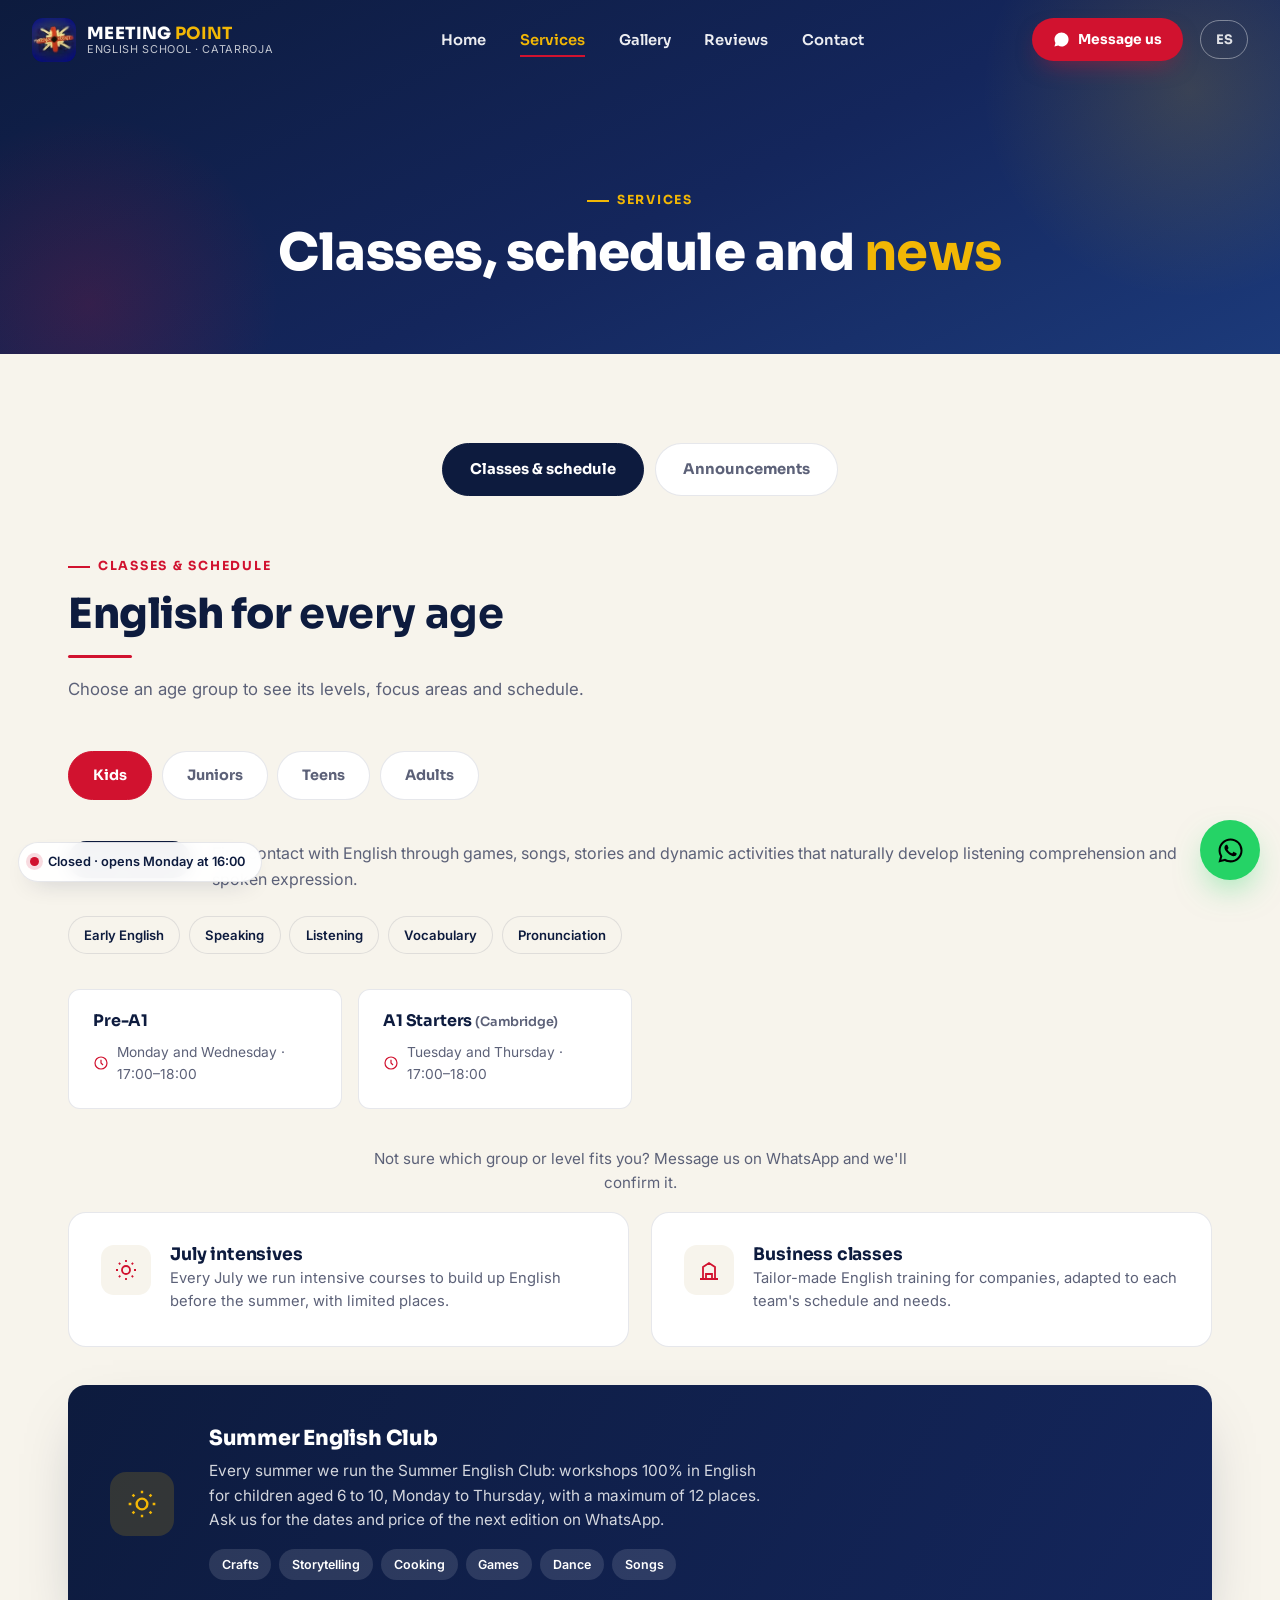
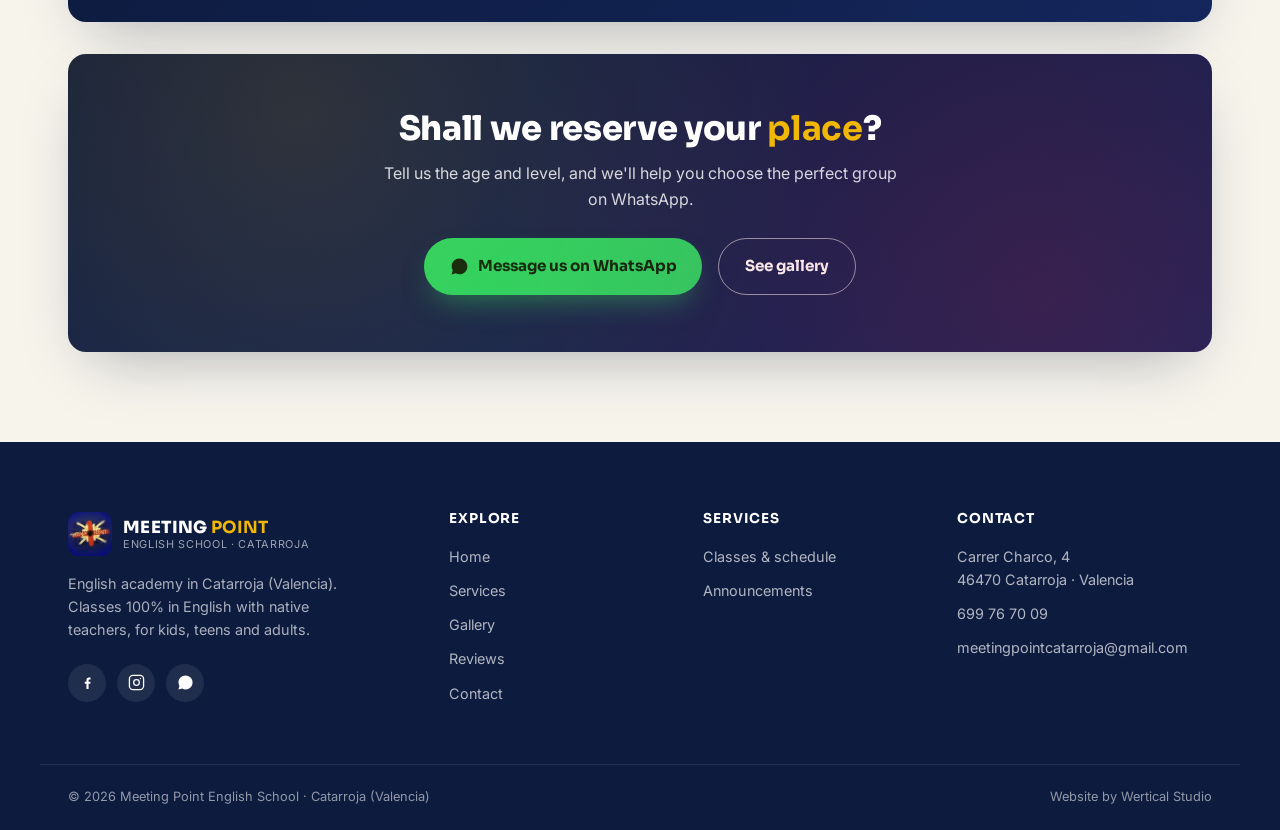
==== en/services.html @ c4d8aacd "Add files via upload" ====
<!DOCTYPE html>
<html lang="en">
<head>
<meta charset="UTF-8" />
<meta name="viewport" content="width=device-width, initial-scale=1.0" />
<title>Services — Classes, schedule and announcements · Meeting Point English School</title>
<meta name="description" content="English classes, schedule and announcements at Meeting Point English School in Catarroja (Valencia): kids, primary, teens, adults and Cambridge English Qualifications preparation." />
<link rel="icon" href="../assets/logo.jpg" type="image/jpeg" />
<link rel="apple-touch-icon" href="../assets/logo.jpg" />
<link rel="preconnect" href="https://fonts.googleapis.com" />
<link rel="preconnect" href="https://fonts.gstatic.com" crossorigin />
<link href="https://fonts.googleapis.com/css2?family=Sora:wght@400;600;700;800&family=Inter:wght@400;500;600;700&display=swap" rel="stylesheet" />
<link rel="stylesheet" href="../assets/styles.css" />
<script src="../assets/app.js" defer></script>
</head>
<body data-page="servicios">

<!-- ===== NAV ===== -->
<nav id="nav">
  <a href="index.html" class="brand" aria-label="Meeting Point English School — Home">
    <img src="../assets/logo.jpg" alt="Meeting Point English School logo" width="44" height="44" />
    <span class="brand-txt">
      <span class="brand-mark">MEETING <b>POINT</b></span>
      <span class="brand-sub">English School · Catarroja</span>
    </span>
  </a>
  <ul class="nav-links" id="navLinks">
    <li><a href="index.html">Home</a></li>
    <li class="has-dropdown">
      <a href="services.html" class="active">Services</a>
      <ul class="nav-dropdown">
        <li><a href="services.html#clases">Classes &amp; schedule</a></li>
        <li><a href="services.html#anuncios">Announcements</a></li>
      </ul>
    </li>
    <li><a href="gallery.html">Gallery</a></li>
    <li><a href="reviews.html">Reviews</a></li>
    <li><a href="contact.html">Contact</a></li>
  </ul>
  <div class="nav-right">
    <a class="nav-cta" href="https://wa.me/34699767009?text=Hi%2C%20I%20would%20like%20information%20about%20Meeting%20Point%20English%20School%20classes" target="_blank" rel="noopener">
      <svg viewBox="0 0 24 24" aria-hidden="true"><path fill="currentColor" d="M19.05 4.91A9.82 9.82 0 0 0 12.04 2C6.58 2 2.13 6.45 2.13 11.91c0 1.75.46 3.45 1.32 4.95L2.05 22l5.25-1.38c1.45.79 3.08 1.21 4.74 1.21h.004c5.46 0 9.91-4.45 9.91-9.91 0-2.65-1.03-5.14-2.9-7.01z"/></svg>
      <span class="cta-txt">Message us</span>
    </a>
    <a class="lang-switch" href="../servicios.html" aria-label="Cambiar a español">ES</a>
    <button class="burger" id="burger" aria-label="Open menu"><span></span><span></span><span></span></button>
  </div>
</nav>

<!-- ===== PAGE HERO ===== -->
<header class="page-hero">
  <span class="eyebrow">Services</span>
  <h1>Classes, schedule and <b>news</b></h1>
</header>

<!-- ===== SUB-NAV ===== -->
<section class="sec" style="padding-bottom:2rem">
  <div class="container">
    <div class="serv-tabs reveal">
      <button class="serv-tab" data-tab="clases">Classes &amp; schedule</button>
      <button class="serv-tab" data-tab="anuncios">Announcements</button>
    </div>

    <!-- ============ CLASSES & SCHEDULE ============ -->
    <div class="serv-cat" data-cat="clases" id="clases">
      <div class="section-head reveal">
        <span class="eyebrow">Classes &amp; schedule</span>
        <h2>English for <b>every age</b></h2>
        <div class="divider"></div>
        <p>Choose an age group to see its levels, focus areas and schedule.</p>
      </div>

      <div class="age-tabs reveal">
        <button class="age-tab" data-age="kids">Kids</button>
        <button class="age-tab" data-age="juniors">Juniors</button>
        <button class="age-tab" data-age="teens">Teens</button>
        <button class="age-tab" data-age="adults">Adults</button>
      </div>

      <div class="age-cat" data-agecat="kids">
        <div class="age-head">
          <span class="age-badge">2–7 years old</span>
          <p>First contact with English through games, songs, stories and dynamic activities that naturally develop listening comprehension and spoken expression.</p>
        </div>
        <div class="area-tags">
          <span>Early English</span><span>Speaking</span><span>Listening</span><span>Vocabulary</span><span>Pronunciation</span>
        </div>
        <div class="level-grid">
          <div class="level-card">
            <h4>Pre-A1</h4>
            <div class="level-sched"><svg viewBox="0 0 24 24" fill="none" stroke="currentColor" stroke-width="1.8"><circle cx="12" cy="12" r="9"/><path d="M12 7v5l3 3"/></svg><span>Monday and Wednesday · 17:00–18:00</span></div>
          </div>
          <div class="level-card">
            <h4>A1 Starters <small>(Cambridge)</small></h4>
            <div class="level-sched"><svg viewBox="0 0 24 24" fill="none" stroke="currentColor" stroke-width="1.8"><circle cx="12" cy="12" r="9"/><path d="M12 7v5l3 3"/></svg><span>Tuesday and Thursday · 17:00–18:00</span></div>
          </div>
        </div>
      </div>

      <div class="age-cat" data-agecat="juniors">
        <div class="age-head">
          <span class="age-badge">8–12 years old</span>
          <p>Students build all four language skills while gaining confidence and preparing for their first official certifications.</p>
        </div>
        <div class="area-tags">
          <span>Speaking</span><span>Listening</span><span>Reading</span><span>Writing</span><span>Grammar</span>
        </div>
        <div class="level-grid">
          <div class="level-card">
            <h4>A1 Movers <small>(Cambridge)</small></h4>
            <div class="level-sched"><svg viewBox="0 0 24 24" fill="none" stroke="currentColor" stroke-width="1.8"><circle cx="12" cy="12" r="9"/><path d="M12 7v5l3 3"/></svg><span>Monday and Wednesday · 18:00–19:00</span></div>
          </div>
          <div class="level-card">
            <h4>A2 Flyers <small>(Cambridge)</small></h4>
            <div class="level-sched"><svg viewBox="0 0 24 24" fill="none" stroke="currentColor" stroke-width="1.8"><circle cx="12" cy="12" r="9"/><path d="M12 7v5l3 3"/></svg><span>Tuesday and Thursday · 18:00–19:00</span></div>
          </div>
          <div class="level-card">
            <h4>A2 Key <small>(KET)</small></h4>
            <div class="level-sched"><svg viewBox="0 0 24 24" fill="none" stroke="currentColor" stroke-width="1.8"><circle cx="12" cy="12" r="9"/><path d="M12 7v5l3 3"/></svg><span>Monday and Wednesday · 19:00–20:00</span></div>
          </div>
          <div class="level-card">
            <h4>B1 Preliminary <small>(PET)</small></h4>
            <div class="level-sched"><svg viewBox="0 0 24 24" fill="none" stroke="currentColor" stroke-width="1.8"><circle cx="12" cy="12" r="9"/><path d="M12 7v5l3 3"/></svg><span>Tuesday and Thursday · 19:00–20:00</span></div>
          </div>
        </div>
      </div>

      <div class="age-cat" data-agecat="teens">
        <div class="age-head">
          <span class="age-badge">13–17 years old</span>
          <p>Courses focused on improving fluency, reinforcing academic English and preparing for official Cambridge exams.</p>
        </div>
        <div class="area-tags">
          <span>Conversation</span><span>Grammar</span><span>Writing</span><span>Reading</span><span>Listening</span><span>Exam preparation</span>
        </div>
        <div class="level-grid">
          <div class="level-card">
            <h4>B1 Preliminary <small>(PET)</small></h4>
            <div class="level-sched"><svg viewBox="0 0 24 24" fill="none" stroke="currentColor" stroke-width="1.8"><circle cx="12" cy="12" r="9"/><path d="M12 7v5l3 3"/></svg><span>Monday and Wednesday · 20:00–21:00</span></div>
          </div>
          <div class="level-card">
            <h4>B2 First <small>(FCE)</small></h4>
            <div class="level-sched"><svg viewBox="0 0 24 24" fill="none" stroke="currentColor" stroke-width="1.8"><circle cx="12" cy="12" r="9"/><path d="M12 7v5l3 3"/></svg><span>Tuesday and Thursday · 20:00–21:00</span></div>
          </div>
          <div class="level-card">
            <h4>C1 Advanced <small>(CAE)</small></h4>
            <div class="level-sched"><svg viewBox="0 0 24 24" fill="none" stroke="currentColor" stroke-width="1.8"><circle cx="12" cy="12" r="9"/><path d="M12 7v5l3 3"/></svg><span>Monday and Wednesday · 21:00–22:00</span></div>
          </div>
        </div>
      </div>

      <div class="age-cat" data-agecat="adults">
        <div class="age-head">
          <span class="age-badge">18+ years old</span>
          <p>Classes adapted to personal or professional goals, with flexible schedules and preparation for official certifications.</p>
        </div>
        <div class="area-tags">
          <span>General English</span><span>Conversation</span><span>Business English</span><span>Exam preparation</span><span>Travel English</span>
        </div>
        <div class="level-grid">
          <div class="level-card">
            <h4>A1</h4>
            <div class="level-sched"><svg viewBox="0 0 24 24" fill="none" stroke="currentColor" stroke-width="1.8"><circle cx="12" cy="12" r="9"/><path d="M12 7v5l3 3"/></svg><span>Monday and Wednesday · 16:00–17:00</span></div>
          </div>
          <div class="level-card">
            <h4>A2</h4>
            <div class="level-sched"><svg viewBox="0 0 24 24" fill="none" stroke="currentColor" stroke-width="1.8"><circle cx="12" cy="12" r="9"/><path d="M12 7v5l3 3"/></svg><span>Tuesday and Thursday · 16:00–17:00</span></div>
          </div>
          <div class="level-card">
            <h4>B1</h4>
            <div class="level-sched"><svg viewBox="0 0 24 24" fill="none" stroke="currentColor" stroke-width="1.8"><circle cx="12" cy="12" r="9"/><path d="M12 7v5l3 3"/></svg><span>Monday and Wednesday · 18:00–19:00</span></div>
          </div>
          <div class="level-card">
            <h4>B2 First <small>(FCE)</small></h4>
            <div class="level-sched"><svg viewBox="0 0 24 24" fill="none" stroke="currentColor" stroke-width="1.8"><circle cx="12" cy="12" r="9"/><path d="M12 7v5l3 3"/></svg><span>Tuesday and Thursday · 18:00–19:00</span></div>
          </div>
          <div class="level-card">
            <h4>C1 Advanced <small>(CAE)</small></h4>
            <div class="level-sched"><svg viewBox="0 0 24 24" fill="none" stroke="currentColor" stroke-width="1.8"><circle cx="12" cy="12" r="9"/><path d="M12 7v5l3 3"/></svg><span>Monday and Wednesday · 20:00–21:00</span></div>
          </div>
          <div class="level-card">
            <h4>C2 Proficiency <small>(CPE)</small></h4>
            <div class="level-sched"><svg viewBox="0 0 24 24" fill="none" stroke="currentColor" stroke-width="1.8"><circle cx="12" cy="12" r="9"/><path d="M12 7v5l3 3"/></svg><span>Tuesday and Thursday · 21:00–22:00</span></div>
          </div>
        </div>
      </div>

      <p class="sched-note reveal">Not sure which group or level fits you? Message us on WhatsApp and we'll confirm it.</p>

      <div class="class-grid stagger" style="margin-top:1rem">
        <div class="class-card">
          <div class="ic"><svg viewBox="0 0 24 24" fill="none" stroke="currentColor" stroke-width="1.8"><circle cx="12" cy="12" r="4"/><path d="M12 2v2M12 20v2M4.9 4.9l1.4 1.4M17.7 17.7l1.4 1.4M2 12h2M20 12h2M4.9 19.1l1.4-1.4M17.7 6.3l1.4-1.4"/></svg></div>
          <div>
            <h3>July intensives</h3>
            <p>Every July we run intensive courses to build up English before the summer, with limited places.</p>
          </div>
        </div>
        <div class="class-card">
          <div class="ic"><svg viewBox="0 0 24 24" fill="none" stroke="currentColor" stroke-width="1.8"><path d="M3 21h18M6 21V9l6-4 6 4v12M9 21v-5h6v5"/></svg></div>
          <div>
            <h3>Business classes</h3>
            <p>Tailor-made English training for companies, adapted to each team's schedule and needs.</p>
          </div>
        </div>
      </div>

      <div class="summer-block reveal">
        <div class="ic"><svg viewBox="0 0 24 24" fill="none" stroke="currentColor" stroke-width="1.8"><circle cx="12" cy="12" r="4"/><path d="M12 2v2M12 20v2M4.9 4.9l1.4 1.4M17.7 17.7l1.4 1.4M2 12h2M20 12h2M4.9 19.1l1.4-1.4M17.7 6.3l1.4-1.4"/></svg></div>
        <div>
          <h3>Summer English Club</h3>
          <p>Every summer we run the Summer English Club: workshops 100% in English for children aged 6 to 10, Monday to Thursday, with a maximum of 12 places. Ask us for the dates and price of the next edition on WhatsApp.</p>
          <div class="summer-tags">
            <span>Crafts</span><span>Storytelling</span><span>Cooking</span><span>Games</span><span>Dance</span><span>Songs</span>
          </div>
        </div>
      </div>
    </div>

    <!-- ============ ANNOUNCEMENTS ============ -->
    <div class="serv-cat" data-cat="anuncios" id="anuncios">
      <div class="section-head reveal">
        <span class="eyebrow">News</span>
        <h2>Announcements and <b>offers</b></h2>
        <div class="divider"></div>
        <p>The latest news from Meeting Point English School.</p>
      </div>
      <div class="anuncio-grid stagger">
        <div class="anuncio-card">
          <div class="an-img"><img src="../assets/an-primaria.jpg" alt="New 1st Primary group poster, 2026-2027 school year" loading="lazy" /></div>
          <span class="an-tag">2026-2027 school year</span>
          <h3>New group open! 1st Primary</h3>
          <p>Limited places for children born in 2020. Enrol before 31 July and September is free. We prepare students for Cambridge English Qualifications.</p>
          <a class="an-cta" href="https://wa.me/34699767009?text=Hi%2C%20I%20would%20like%20information%20about%20the%201st%20Primary%20enrolment%20%282026-2027%20school%20year%29" target="_blank" rel="noopener">I want to enrol <svg viewBox="0 0 24 24" fill="none" stroke="currentColor" stroke-width="2"><path d="M5 12h14M13 6l6 6-6 6"/></svg></a>
        </div>
        <div class="anuncio-card">
          <div class="an-img"><img src="../assets/an-summer.jpg" alt="Summer English Club poster" loading="lazy" /></div>
          <span class="an-tag">Summer</span>
          <h3>Summer English Club</h3>
          <p>Workshops 100% in English for children aged 6 to 10: crafts, storytelling, cooking, games, dance and songs. Monday to Thursday, maximum 12 places.</p>
          <a class="an-cta" href="https://wa.me/34699767009?text=Hi%2C%20I%20would%20like%20information%20about%20the%20Summer%20English%20Club" target="_blank" rel="noopener">More information <svg viewBox="0 0 24 24" fill="none" stroke="currentColor" stroke-width="2"><path d="M5 12h14M13 6l6 6-6 6"/></svg></a>
        </div>
        <div class="anuncio-card">
          <div class="an-img"><img src="../assets/an-interway.jpg" alt="Interway Summer Experience" loading="lazy" /></div>
          <span class="an-tag">Study abroad programmes</span>
          <h3>Interway Ireland</h3>
          <p>We work with Interway on academic programmes in Ireland for the 2026-27 school year, with a €550 discount on the full-year programme. Ask us about conditions and availability.</p>
          <a class="an-cta" href="https://wa.me/34699767009?text=Hi%2C%20I%20would%20like%20information%20about%20the%20Interway%20programmes%20in%20Ireland" target="_blank" rel="noopener">I want information <svg viewBox="0 0 24 24" fill="none" stroke="currentColor" stroke-width="2"><path d="M5 12h14M13 6l6 6-6 6"/></svg></a>
        </div>
      </div>
    </div>
  </div>
</section>

<!-- ===== CTA ===== -->
<section class="sec" style="padding-top:0">
  <div class="container">
    <div class="banner-cta reveal">
      <h3>Shall we reserve your <b>place</b>?</h3>
      <p>Tell us the age and level, and we'll help you choose the perfect group on WhatsApp.</p>
      <div class="hero-buttons" style="margin-top:1.6rem">
        <a class="btn btn-wa" href="https://wa.me/34699767009?text=Hi%2C%20I%20would%20like%20information%20about%20Meeting%20Point%20English%20School%20classes" target="_blank" rel="noopener">
          <svg viewBox="0 0 24 24" aria-hidden="true"><path fill="currentColor" d="M19.05 4.91A9.82 9.82 0 0 0 12.04 2C6.58 2 2.13 6.45 2.13 11.91c0 1.75.46 3.45 1.32 4.95L2.05 22l5.25-1.38c1.45.79 3.08 1.21 4.74 1.21h.004c5.46 0 9.91-4.45 9.91-9.91 0-2.65-1.03-5.14-2.9-7.01z"/></svg>
          <span>Message us on WhatsApp</span>
        </a>
        <a class="btn btn-ghost" href="gallery.html"><span>See gallery</span></a>
      </div>
    </div>
  </div>
</section>

<!-- ===== FOOTER ===== -->
<footer>
  <div class="footer-grid">
    <div class="footer-brand">
      <a href="index.html" class="brand" aria-label="Meeting Point English School — Home">
        <img src="../assets/logo.jpg" alt="Meeting Point English School logo" width="44" height="44" />
        <span class="brand-txt"><span class="brand-mark">MEETING <b>POINT</b></span><span class="brand-sub">English School · Catarroja</span></span>
      </a>
      <p>English academy in Catarroja (Valencia). Classes 100% in English with native teachers, for kids, teens and adults.</p>
      <div class="socials">
        <a href="https://www.facebook.com/MeetingPointCatarroja" target="_blank" rel="noopener" aria-label="Facebook"><svg viewBox="0 0 24 24" fill="currentColor"><path d="M13.5 21v-7.2h2.4l.36-2.8h-2.76V9.1c0-.8.22-1.36 1.38-1.36h1.48V5.2C16 5.15 15.13 5 14.1 5c-2.13 0-3.6 1.3-3.6 3.68v2.32H8.1v2.8h2.4V21h3z"/></svg></a>
        <a href="https://www.instagram.com/meetingpointcatarroja/" target="_blank" rel="noopener" aria-label="Instagram"><svg viewBox="0 0 24 24" fill="none" stroke="currentColor" stroke-width="1.8"><rect x="2" y="2" width="20" height="20" rx="5"/><circle cx="12" cy="12" r="4"/><circle cx="17.5" cy="6.5" r="1" fill="currentColor" stroke="none"/></svg></a>
        <a href="https://wa.me/34699767009" target="_blank" rel="noopener" aria-label="WhatsApp"><svg viewBox="0 0 24 24"><path fill="currentColor" d="M19.05 4.91A9.82 9.82 0 0 0 12.04 2C6.58 2 2.13 6.45 2.13 11.91c0 1.75.46 3.45 1.32 4.95L2.05 22l5.25-1.38c1.45.79 3.08 1.21 4.74 1.21h.004c5.46 0 9.91-4.45 9.91-9.91 0-2.65-1.03-5.14-2.9-7.01z"/></svg></a>
      </div>
    </div>
    <div class="footer-col">
      <h4>Explore</h4>
      <a href="index.html">Home</a>
      <a href="services.html">Services</a>
      <a href="gallery.html">Gallery</a>
      <a href="reviews.html">Reviews</a>
      <a href="contact.html">Contact</a>
    </div>
    <div class="footer-col">
      <h4>Services</h4>
      <a href="services.html#clases">Classes &amp; schedule</a>
      <a href="services.html#anuncios">Announcements</a>
    </div>
    <div class="footer-col">
      <h4>Contact</h4>
      <p>Carrer Charco, 4<br>46470 Catarroja · Valencia</p>
      <a href="tel:+34699767009">699 76 70 09</a>
      <a href="mailto:meetingpointcatarroja@gmail.com">meetingpointcatarroja@gmail.com</a>
    </div>
  </div>
  <div class="footer-bottom">
    <span>© <span class="year"></span> Meeting Point English School · Catarroja (Valencia)</span>
    <span>Website by Wertical Studio</span>
  </div>
</footer>

<!-- ===== FLOATING ===== -->
<div class="status-banner" id="statusBanner" aria-live="polite"><span class="status-dot"></span><span class="st-label">…</span></div>
<a class="wa-float" href="https://wa.me/34699767009?text=Hi%2C%20I%20would%20like%20information%20about%20Meeting%20Point%20English%20School%20classes" target="_blank" rel="noopener" aria-label="Contact us on WhatsApp">
  <svg viewBox="0 0 24 24" aria-hidden="true"><path d="M19.05 4.91A9.82 9.82 0 0 0 12.04 2C6.58 2 2.13 6.45 2.13 11.91c0 1.75.46 3.45 1.32 4.95L2.05 22l5.25-1.38c1.45.79 3.08 1.21 4.74 1.21h.004c5.46 0 9.91-4.45 9.91-9.91 0-2.65-1.03-5.14-2.9-7.01zM12.04 20.15h-.003a8.2 8.2 0 0 1-4.18-1.15l-.3-.18-3.12.82.83-3.04-.2-.31a8.18 8.18 0 0 1-1.26-4.38c0-4.54 3.7-8.23 8.24-8.23 2.2 0 4.27.86 5.82 2.42a8.18 8.18 0 0 1 2.41 5.82c0 4.54-3.7 8.23-8.24 8.23zm4.52-6.16c-.25-.12-1.47-.72-1.69-.81-.23-.08-.39-.12-.56.12-.17.25-.64.81-.79.97-.14.17-.29.19-.54.06-.25-.12-1.05-.39-1.99-1.23-.74-.66-1.23-1.47-1.38-1.72-.14-.25-.01-.38.11-.5.11-.11.25-.29.37-.43.12-.14.16-.25.25-.42.08-.17.04-.31-.02-.43-.06-.12-.56-1.34-.76-1.84-.2-.48-.41-.42-.56-.42h-.48c-.17 0-.43.06-.66.31-.23.25-.86.85-.86 2.07 0 1.22.89 2.4 1.01 2.56.12.17 1.75 2.67 4.23 3.74.59.26 1.05.41 1.41.52.59.19 1.13.16 1.56.1.48-.07 1.47-.6 1.68-1.18.21-.58.21-1.07.14-1.18-.06-.11-.23-.17-.48-.29z"/></svg>
</a>

</body>
</html>
---- assets/styles.css ----
/* ===========================================================
   MEETING POINT ENGLISH SCHOOL — Catarroja (Valencia)
   Wertical Studio
   =========================================================== */

:root{
  --navy:#0d1b3e;
  --navy-2:#14265c;
  --navy-3:#1c3a7a;
  --red:#d1122f;
  --red-dark:#8c0c20;
  --gold:#f2b705;
  --cream:#f7f4ec;
  --white:#ffffff;
  --ink:#14192b;
  --muted:#5c6178;
  --border:rgba(13,27,62,.10);
  --shadow:0 24px 60px -24px rgba(13,27,62,.35);
  --shadow-sm:0 10px 26px -14px rgba(13,27,62,.30);
  --radius:18px;
  --radius-sm:12px;
  --sans:'Inter',system-ui,sans-serif;
  --display:'Sora',system-ui,sans-serif;
  --maxw:1200px;
}

*,*::before,*::after{box-sizing:border-box}
html{scroll-behavior:smooth}
body{
  margin:0;background:var(--cream);color:var(--ink);
  font-family:var(--sans);font-size:16px;line-height:1.6;
  -webkit-font-smoothing:antialiased;overflow-x:hidden;
}
img{max-width:100%;display:block}
a{color:inherit;text-decoration:none}
h1,h2,h3,h4{font-family:var(--display);margin:0;line-height:1.1;letter-spacing:-.01em;color:var(--navy)}
p{margin:0}
ul{list-style:none;margin:0;padding:0}
button{font:inherit;cursor:pointer;background:none;border:none}
::selection{background:var(--red);color:var(--white)}

/* scrollbar */
::-webkit-scrollbar{width:11px}
::-webkit-scrollbar-track{background:var(--cream)}
::-webkit-scrollbar-thumb{background:var(--navy-3);border-radius:10px;border:3px solid var(--cream)}

.container{max-width:var(--maxw);margin:0 auto;padding:0 28px}
.sec{padding:5.6rem 0}
@media(max-width:768px){.sec{padding:3.6rem 0}}

.eyebrow{
  display:inline-flex;align-items:center;gap:.5rem;
  font-family:var(--display);font-weight:700;font-size:.78rem;
  letter-spacing:.14em;text-transform:uppercase;color:var(--red);
  margin-bottom:.9rem;
}
.eyebrow::before{content:'';width:22px;height:2px;background:var(--red);display:inline-block}
.section-head{max-width:680px;margin-bottom:3rem}
.section-head.center{margin-left:auto;margin-right:auto;text-align:center}
.section-head h2{font-size:clamp(1.7rem,3.4vw,2.6rem);font-weight:800}
.section-head p{margin-top:1.1rem;color:var(--muted);font-size:1.05rem}
.divider{width:64px;height:3px;background:var(--red);border-radius:2px;margin:1.1rem 0}
.section-head.center .divider{margin-left:auto;margin-right:auto}

/* ---------- reveal ---------- */
.reveal,.reveal-l,.reveal-r{opacity:0;transition:opacity .8s ease, transform .8s cubic-bezier(.2,.7,.2,1)}
.reveal{transform:translateY(28px)}
.reveal-l{transform:translateX(-32px)}
.reveal-r{transform:translateX(32px)}
.reveal.in,.reveal-l.in,.reveal-r.in{opacity:1;transform:none}
.stagger{opacity:1}
.stagger > *{opacity:0;transform:translateY(24px);transition:opacity .7s ease, transform .7s cubic-bezier(.2,.7,.2,1)}
.stagger.in > *{opacity:1;transform:none}
.stagger.in > *:nth-child(1){transition-delay:.04s}
.stagger.in > *:nth-child(2){transition-delay:.11s}
.stagger.in > *:nth-child(3){transition-delay:.18s}
.stagger.in > *:nth-child(4){transition-delay:.25s}
.stagger.in > *:nth-child(5){transition-delay:.32s}
.stagger.in > *:nth-child(6){transition-delay:.39s}
.stagger.in > *:nth-child(7){transition-delay:.46s}
.stagger.in > *:nth-child(8){transition-delay:.53s}
@media(prefers-reduced-motion:reduce){
  .reveal,.reveal-l,.reveal-r,.stagger>*{opacity:1!important;transform:none!important;transition:none!important}
}

/* ---------- buttons ---------- */
.btn{
  display:inline-flex;align-items:center;gap:.55rem;padding:.95rem 1.6rem;
  border-radius:100px;font-family:var(--display);font-weight:700;font-size:.95rem;
  transition:transform .25s ease, box-shadow .25s ease, background .25s ease, color .25s ease;
  white-space:nowrap;
}
.btn svg{width:19px;height:19px;flex-shrink:0}
.btn-primary{background:var(--red);color:var(--white);box-shadow:0 14px 30px -12px rgba(209,18,47,.55)}
.btn-primary:hover{transform:translateY(-2px);box-shadow:0 18px 36px -12px rgba(209,18,47,.65)}
.btn-ghost{background:transparent;color:var(--white);border:1.5px solid rgba(255,255,255,.55)}
.btn-ghost:hover{background:rgba(255,255,255,.12);transform:translateY(-2px)}
.btn-ghost-dark{background:transparent;color:var(--navy);border:1.5px solid var(--border)}
.btn-ghost-dark:hover{background:var(--navy);color:var(--white);transform:translateY(-2px)}
.btn-wa{background:#25D366;color:#06210f;box-shadow:0 14px 30px -12px rgba(37,211,102,.55)}
.btn-wa:hover{transform:translateY(-2px)}

/* ---------- nav ---------- */
#nav{
  position:fixed;top:0;left:0;right:0;z-index:80;
  display:flex;align-items:center;justify-content:space-between;
  padding:1.1rem 2rem;transition:background .35s ease, box-shadow .35s ease, padding .35s ease;
}
#nav.scrolled{
  background:rgba(247,244,236,.92);backdrop-filter:blur(14px);-webkit-backdrop-filter:blur(14px);
  box-shadow:0 8px 30px -14px rgba(13,27,62,.25);padding:.7rem 2rem;
}
.brand{display:flex;align-items:center;gap:.7rem}
.brand img{width:44px;height:44px;border-radius:11px}
.brand-txt{display:flex;flex-direction:column;line-height:1.15}
.brand-mark{font-family:var(--display);font-weight:800;font-size:1.05rem;letter-spacing:.01em;color:var(--white)}
.brand-mark b{color:var(--gold)}
#nav.scrolled .brand-mark{color:var(--navy)}
#nav.scrolled .brand-mark b{color:var(--red)}
.brand-sub{font-size:.68rem;letter-spacing:.06em;color:rgba(255,255,255,.75);text-transform:uppercase}
#nav.scrolled .brand-sub{color:var(--muted)}

.nav-links{display:flex;align-items:center;gap:2.1rem}
.nav-links a{
  font-family:var(--display);font-weight:600;font-size:.92rem;color:rgba(255,255,255,.92);
  position:relative;padding:.3rem 0;transition:color .25s ease;
}
#nav.scrolled .nav-links a{color:var(--navy)}
.nav-links a::after{
  content:'';position:absolute;left:0;bottom:-3px;width:0;height:2px;background:var(--red);
  transition:width .25s ease;
}
.nav-links a:hover::after,.nav-links a.active::after{width:100%}
.nav-links a.active{color:var(--gold)}
#nav.scrolled .nav-links a.active{color:var(--red)}

.nav-right{display:flex;align-items:center;gap:1.1rem}
.nav-cta{
  display:flex;align-items:center;gap:.5rem;padding:.65rem 1.3rem;border-radius:100px;
  background:var(--red);color:var(--white);font-family:var(--display);font-weight:700;font-size:.86rem;
  box-shadow:0 10px 24px -10px rgba(209,18,47,.6);transition:transform .25s ease;
}
.nav-cta svg{width:17px;height:17px}
.nav-cta:hover{transform:translateY(-2px)}
.lang-switch{
  display:flex;align-items:center;gap:.6rem;padding:.5rem .9rem;border-radius:100px;
  border:1.5px solid rgba(255,255,255,.4);font-family:var(--display);font-weight:700;font-size:.82rem;
  color:rgba(255,255,255,.85);transition:all .25s ease;
}
#nav.scrolled .lang-switch{border-color:var(--border);color:var(--muted)}
.lang-switch:hover{border-color:var(--gold);color:var(--white)}
#nav.scrolled .lang-switch:hover{color:var(--navy);border-color:var(--navy-3)}
.burger{display:none;flex-direction:column;gap:5px;width:26px;z-index:90}
.burger span{height:2.5px;background:var(--white);border-radius:2px;transition:transform .3s ease,opacity .3s ease,background .3s ease}
#nav.scrolled .burger span{background:var(--navy)}
.burger.open span:nth-child(1){transform:translateY(7.5px) rotate(45deg)}
.burger.open span:nth-child(2){opacity:0}
.burger.open span:nth-child(3){transform:translateY(-7.5px) rotate(-45deg)}

/* ---------- nav: desplegable de Servicios ---------- */
.has-dropdown{position:relative}
.nav-dropdown{
  position:absolute;top:100%;left:50%;transform:translateX(-50%) translateY(6px);
  background:var(--white);border-radius:var(--radius-sm);box-shadow:var(--shadow);
  padding:.5rem;min-width:200px;opacity:0;visibility:hidden;pointer-events:none;
  transition:opacity .22s ease, transform .22s ease;
}
.has-dropdown:hover .nav-dropdown,.has-dropdown:focus-within .nav-dropdown{
  opacity:1;visibility:visible;pointer-events:auto;transform:translateX(-50%) translateY(2px);
}
.nav-dropdown a{
  display:block;padding:.65rem .9rem;border-radius:8px;font-size:.88rem;font-weight:600;
  color:var(--navy);white-space:nowrap;
}
.nav-dropdown a:hover{background:var(--cream);color:var(--red)}
.nav-dropdown a::after{display:none}

@media(max-width:940px){
  .nav-links{
    position:fixed;inset:0 0 0 auto;width:min(78vw,340px);height:100vh;
    background:var(--navy);flex-direction:column;justify-content:center;align-items:flex-start;
    gap:1.6rem;padding:2rem 2.4rem;transform:translateX(100%);transition:transform .4s cubic-bezier(.2,.7,.2,1);
    overflow-y:auto;
  }
  .nav-links.open{transform:translateX(0)}
  .nav-links a{color:var(--white);font-size:1.2rem}
  .nav-cta .cta-txt{display:none}
  .nav-cta{padding:.65rem}
  .burger{display:flex}
  .nav-dropdown{
    position:static;opacity:1;visibility:visible;pointer-events:auto;transform:none;
    box-shadow:none;background:transparent;padding:.4rem 0 0 1rem;margin-top:.4rem;
    display:flex;flex-direction:column;gap:.3rem;
  }
  .nav-dropdown a{color:rgba(255,255,255,.72);font-size:.98rem;padding:.3rem 0}
  .nav-dropdown a:hover{background:transparent;color:var(--gold)}
}

/* ---------- hero ---------- */
.hero{position:relative;height:100svh;min-height:560px;display:flex;align-items:center;justify-content:center;overflow:hidden;background:var(--navy)}
.hero-video{position:absolute;inset:0;width:100%;height:100%;object-fit:cover;opacity:0;transition:opacity 1.1s ease}
.hero-video.ready{opacity:1}
.hero::after{content:'';position:absolute;inset:0;background:linear-gradient(180deg,rgba(13,27,62,.72) 0%,rgba(13,27,62,.55) 45%,rgba(13,27,62,.88) 100%)}
.hero-inner{position:relative;z-index:2;text-align:center;color:var(--white);max-width:760px;padding:0 24px}
.hero-eyebrow{
  display:inline-flex;align-items:center;gap:.6rem;font-family:var(--display);font-weight:700;
  font-size:.82rem;letter-spacing:.16em;text-transform:uppercase;color:var(--gold);margin-bottom:1.3rem;
}
.hero-eyebrow::before,.hero-eyebrow::after{content:'';width:26px;height:2px;background:var(--gold)}
.hero-inner h1{font-size:clamp(2.6rem,7vw,5rem);font-weight:800;color:var(--white);letter-spacing:-.02em}
.hero-inner h1 b{color:var(--gold)}
.hero-tagline{margin-top:1.1rem;font-size:clamp(1.05rem,2vw,1.35rem);font-weight:600;color:var(--white)}
.hero-desc{margin-top:.9rem;font-size:1.02rem;color:rgba(255,255,255,.82);max-width:560px;margin-left:auto;margin-right:auto}
.hero-buttons{margin-top:2.2rem;display:flex;gap:1rem;justify-content:center;flex-wrap:wrap}

/* ---------- page hero (interior pages) ---------- */
.page-hero{
  position:relative;padding:11.5rem 24px 4.5rem;text-align:center;
  background:linear-gradient(155deg,var(--navy) 0%,var(--navy-2) 55%,var(--navy-3) 100%);
  color:var(--white);overflow:hidden;
}
.page-hero::before{
  content:'';position:absolute;top:-120px;right:-120px;width:420px;height:420px;border-radius:50%;
  background:radial-gradient(circle,rgba(242,183,5,.16),transparent 70%);
}
.page-hero::after{
  content:'';position:absolute;bottom:-140px;left:-100px;width:380px;height:380px;border-radius:50%;
  background:radial-gradient(circle,rgba(209,18,47,.18),transparent 70%);
}
.page-hero .eyebrow{color:var(--gold)}
.page-hero .eyebrow::before{background:var(--gold)}
.page-hero h1{position:relative;color:var(--white);font-size:clamp(2.1rem,4.6vw,3.2rem);font-weight:800}
.page-hero h1 b{color:var(--gold)}
.page-hero p{position:relative;max-width:600px;margin:1.1rem auto 0;color:rgba(255,255,255,.82);font-size:1.05rem}

/* ---------- pillars ---------- */
.pillars{display:grid;grid-template-columns:repeat(4,1fr);gap:1.6rem}
.pillar{
  background:var(--white);border:1px solid var(--border);border-radius:var(--radius);padding:2rem 1.6rem;
  transition:transform .3s ease, box-shadow .3s ease;
}
.pillar:hover{transform:translateY(-6px);box-shadow:var(--shadow)}
.pillar .ic{
  width:52px;height:52px;border-radius:14px;background:linear-gradient(145deg,var(--navy),var(--navy-3));
  display:flex;align-items:center;justify-content:center;margin-bottom:1.2rem;color:var(--gold);
}
.pillar .ic svg{width:26px;height:26px}
.pillar h3{font-size:1.1rem;font-weight:700;margin-bottom:.5rem}
.pillar p{color:var(--muted);font-size:.92rem}
@media(max-width:900px){.pillars{grid-template-columns:1fr 1fr}}
@media(max-width:560px){.pillars{grid-template-columns:1fr}}

/* ---------- reviews (teaser + full) ---------- */
.stars{display:inline-flex;gap:3px;color:var(--gold)}
.stars svg{width:17px;height:17px}
.review-grid{display:grid;grid-template-columns:repeat(3,1fr);gap:1.6rem}
.review-card{
  background:var(--white);border:1px solid var(--border);border-radius:var(--radius);padding:1.9rem;
  transition:transform .3s ease, box-shadow .3s ease;display:flex;flex-direction:column;gap:1rem;
}
.review-card:hover{transform:translateY(-5px);box-shadow:var(--shadow)}
.review-top{display:flex;align-items:center;gap:.85rem}
.review-avatar{
  width:46px;height:46px;border-radius:50%;background:linear-gradient(145deg,var(--navy),var(--navy-3));
  color:var(--white);display:flex;align-items:center;justify-content:center;font-family:var(--display);
  font-weight:700;font-size:1.05rem;flex-shrink:0;
}
.review-who{display:flex;flex-direction:column;line-height:1.3}
.review-name{font-weight:700;font-size:.95rem;color:var(--navy)}
.review-meta{font-size:.76rem;color:var(--muted)}
.review-text{color:var(--muted);font-size:.94rem;line-height:1.65}
.review-time{font-size:.76rem;color:var(--muted);opacity:.8}
.review-reply{
  margin-top:.4rem;background:var(--cream);border-radius:var(--radius-sm);padding:.9rem 1.1rem;
  font-size:.85rem;color:var(--muted);border-left:3px solid var(--red);
}
.review-reply b{color:var(--navy)}
@media(max-width:940px){.review-grid{grid-template-columns:1fr}}

.rating-summary{
  display:flex;align-items:center;justify-content:center;gap:1.6rem;flex-wrap:wrap;
  background:var(--white);border:1px solid var(--border);border-radius:var(--radius);
  padding:2.2rem 2.6rem;box-shadow:var(--shadow-sm);margin-bottom:3.2rem;
}
.rating-num{font-family:var(--display);font-weight:800;font-size:3.4rem;color:var(--navy);line-height:1}
.rating-side{display:flex;flex-direction:column;gap:.35rem;align-items:flex-start}
.rating-side .stars svg{width:20px;height:20px}
.rating-side span{font-size:.85rem;color:var(--muted)}

/* ---------- banner cta ---------- */
.banner-cta{
  text-align:center;background:linear-gradient(155deg,var(--navy),var(--navy-2));color:var(--white);
  border-radius:var(--radius);padding:3.6rem 2rem;box-shadow:var(--shadow);position:relative;overflow:hidden;
}
.banner-cta::before{
  content:'';position:absolute;inset:0;
  background:radial-gradient(circle at 20% 20%,rgba(242,183,5,.14),transparent 55%),
             radial-gradient(circle at 85% 80%,rgba(209,18,47,.2),transparent 55%);
}
.banner-cta h3{position:relative;color:var(--white);font-size:clamp(1.5rem,3vw,2.1rem);font-weight:800}
.banner-cta h3 b{color:var(--gold)}
.banner-cta p{position:relative;margin-top:.8rem;color:rgba(255,255,255,.82);max-width:520px;margin-left:auto;margin-right:auto}

/* ---------- servicios: tabs ---------- */
.serv-tabs{display:flex;gap:.7rem;flex-wrap:wrap;justify-content:center;margin-bottom:3.4rem}
.serv-tab{
  padding:.85rem 1.7rem;border-radius:100px;border:1.5px solid var(--border);background:var(--white);
  font-family:var(--display);font-weight:700;font-size:.92rem;color:var(--muted);transition:all .25s ease;
}
.serv-tab:hover{border-color:var(--navy-3);color:var(--navy)}
.serv-tab.active{background:var(--navy);border-color:var(--navy);color:var(--white)}
.serv-cat{display:none}
.serv-cat.active{display:block;animation:fadein .5s ease}
@keyframes fadein{from{opacity:0;transform:translateY(10px)}to{opacity:1;transform:none}}

/* ---------- clases: selector por edad ---------- */
.age-tabs{display:flex;gap:.6rem;flex-wrap:wrap;margin-bottom:2.6rem}
.age-tab{
  padding:.75rem 1.5rem;border-radius:100px;border:1.5px solid var(--border);background:var(--white);
  font-family:var(--display);font-weight:700;font-size:.9rem;color:var(--muted);transition:all .25s ease;
}
.age-tab:hover{border-color:var(--red);color:var(--navy)}
.age-tab.active{background:var(--red);border-color:var(--red);color:var(--white)}
.age-cat{display:none}
.age-cat.active{display:block;animation:fadein .5s ease}

.age-head{display:flex;align-items:flex-start;gap:1.3rem;flex-wrap:wrap;margin-bottom:1.5rem}
.age-badge{
  flex-shrink:0;background:var(--navy);color:var(--white);font-family:var(--display);font-weight:800;
  font-size:.82rem;padding:.5rem 1.1rem;border-radius:100px;
}
.age-head p{color:var(--muted);font-size:1rem;flex:1;min-width:240px}

.area-tags{display:flex;flex-wrap:wrap;gap:.55rem;margin-bottom:2.2rem}
.area-tags span{
  background:var(--cream);color:var(--navy);font-size:.82rem;font-weight:600;
  padding:.45rem .95rem;border-radius:100px;border:1px solid var(--border);
}

.level-grid{display:grid;grid-template-columns:repeat(auto-fill,minmax(230px,1fr));gap:1rem}
.level-card{
  background:var(--white);border:1px solid var(--border);border-radius:var(--radius-sm);padding:1.4rem 1.5rem;
  transition:transform .25s ease, box-shadow .25s ease;
}
.level-card:hover{transform:translateY(-3px);box-shadow:var(--shadow-sm)}
.level-card h4{font-family:var(--display);font-weight:700;font-size:1rem;color:var(--navy);margin-bottom:.2rem}
.level-card h4 small{font-weight:600;color:var(--muted);font-size:.8rem}
.level-sched{display:flex;align-items:center;gap:.5rem;margin-top:.7rem;color:var(--muted);font-size:.86rem}
.level-sched svg{width:16px;height:16px;color:var(--red);flex-shrink:0}
.sched-note{max-width:560px;margin:2.4rem auto 0;text-align:center;color:var(--muted);font-size:.95rem}

/* ---------- clases cards (intensivos, empresas) ---------- */
.class-grid{display:grid;grid-template-columns:repeat(2,1fr);gap:1.4rem;margin-bottom:2.4rem}
.class-card{
  background:var(--white);border:1px solid var(--border);border-radius:var(--radius);padding:2rem;
  display:flex;gap:1.2rem;transition:transform .3s ease, box-shadow .3s ease;
}
.class-card:hover{transform:translateY(-5px);box-shadow:var(--shadow)}
.class-card .ic{
  width:50px;height:50px;border-radius:13px;background:var(--cream);color:var(--red);
  display:flex;align-items:center;justify-content:center;flex-shrink:0;
}
.class-card .ic svg{width:24px;height:24px}
.class-card h3{font-size:1.08rem;font-weight:700;margin-bottom:.2rem}
.class-card p{color:var(--muted);font-size:.92rem}
@media(max-width:820px){.class-grid{grid-template-columns:1fr}}

.summer-block{
  display:flex;gap:2.2rem;align-items:center;background:linear-gradient(120deg,var(--navy),var(--navy-2));
  color:var(--white);border-radius:var(--radius);padding:2.6rem;box-shadow:var(--shadow);flex-wrap:wrap;
}
.summer-block .ic{
  width:64px;height:64px;border-radius:16px;background:rgba(242,183,5,.16);color:var(--gold);
  display:flex;align-items:center;justify-content:center;flex-shrink:0;
}
.summer-block .ic svg{width:32px;height:32px}
.summer-block h3{color:var(--white);font-size:1.3rem;font-weight:800;margin-bottom:.6rem}
.summer-block p{color:rgba(255,255,255,.82);font-size:.96rem;max-width:560px}
.summer-tags{display:flex;flex-wrap:wrap;gap:.5rem;margin-top:1rem}
.summer-tags span{background:rgba(255,255,255,.12);padding:.35rem .8rem;border-radius:100px;font-size:.78rem;font-weight:600}

/* ---------- horarios (usado en Contacto) ---------- */
.hours-list li{
  display:flex;align-items:center;justify-content:space-between;padding:1rem 1.3rem;
  border-bottom:1px solid var(--border);font-weight:600;color:var(--navy);
}
.hours-list li:last-child{border-bottom:none}
.hours-list .day{display:flex;align-items:center;gap:.6rem}
.hours-list li.today{background:rgba(209,18,47,.05);border-radius:10px}
.today-tag{
  background:var(--red);color:var(--white);font-size:.65rem;font-weight:800;letter-spacing:.05em;
  text-transform:uppercase;padding:.18rem .5rem;border-radius:100px;
}
.hrs{color:var(--muted);font-weight:600}
.hrs.closed{color:var(--red)}

/* ---------- anuncios cards ---------- */
.anuncio-grid{display:grid;grid-template-columns:repeat(3,1fr);gap:1.5rem}
.anuncio-card{
  background:var(--white);border:1px solid var(--border);border-radius:var(--radius);padding:2rem;
  display:flex;flex-direction:column;transition:transform .3s ease, box-shadow .3s ease;overflow:hidden;
}
.anuncio-card:hover{transform:translateY(-5px);box-shadow:var(--shadow)}
.anuncio-card .an-img{
  margin:-2rem -2rem 1.3rem;aspect-ratio:4/3;overflow:hidden;background:var(--cream);
}
.anuncio-card .an-img img{width:100%;height:100%;object-fit:cover;transition:transform .5s cubic-bezier(.2,.7,.2,1)}
.anuncio-card:hover .an-img img{transform:scale(1.05)}
.anuncio-card .ic{
  width:50px;height:50px;border-radius:13px;background:linear-gradient(145deg,var(--navy),var(--navy-3));
  color:var(--gold);display:flex;align-items:center;justify-content:center;margin-bottom:1.2rem;
}
.anuncio-card .ic svg{width:25px;height:25px}
.an-tag{
  display:inline-block;align-self:flex-start;background:var(--cream);color:var(--red);font-size:.7rem;
  font-weight:800;letter-spacing:.06em;text-transform:uppercase;padding:.3rem .7rem;border-radius:100px;margin-bottom:.9rem;
}
.anuncio-card h3{font-size:1.12rem;font-weight:700;margin-bottom:.6rem}
.anuncio-card p{color:var(--muted);font-size:.92rem;flex-grow:1}
.an-cta{
  display:inline-flex;align-items:center;gap:.4rem;margin-top:1.3rem;font-family:var(--display);
  font-weight:700;font-size:.87rem;color:var(--red);
}
.an-cta svg{width:16px;height:16px;transition:transform .25s ease}
.an-cta:hover svg{transform:translateX(3px)}
@media(max-width:980px){.anuncio-grid{grid-template-columns:1fr}}

/* ---------- galería ---------- */
.gallery-grid{display:grid;grid-template-columns:repeat(4,1fr);gap:1rem}
.g-item{
  position:relative;border-radius:14px;overflow:hidden;aspect-ratio:1/1;cursor:pointer;
  box-shadow:var(--shadow-sm);
}
.g-item img{width:100%;height:100%;object-fit:cover;transition:transform .55s cubic-bezier(.2,.7,.2,1)}
.g-item::after{
  content:'';position:absolute;inset:0;background:linear-gradient(180deg,transparent 55%,rgba(13,27,62,.55));
  opacity:0;transition:opacity .35s ease;
}
.g-item .g-zoom{
  position:absolute;right:.8rem;bottom:.8rem;width:34px;height:34px;border-radius:50%;background:rgba(255,255,255,.92);
  display:flex;align-items:center;justify-content:center;color:var(--navy);opacity:0;transform:scale(.8);
  transition:opacity .3s ease, transform .3s ease;
}
.g-item .g-zoom svg{width:16px;height:16px}
.g-item:hover img{transform:scale(1.08)}
.g-item:hover::after,.g-item:hover .g-zoom{opacity:1;transform:scale(1)}
.g-item.tall{grid-row:span 2}
@media(max-width:900px){.gallery-grid{grid-template-columns:repeat(3,1fr)}}
@media(max-width:600px){.gallery-grid{grid-template-columns:repeat(2,1fr);gap:.7rem}.g-item.tall{grid-row:span 1}}

.lightbox{
  position:fixed;inset:0;background:rgba(13,19,33,.94);z-index:200;display:flex;align-items:center;
  justify-content:center;opacity:0;visibility:hidden;transition:opacity .3s ease;padding:2rem;
}
.lightbox.open{opacity:1;visibility:visible}
.lightbox img{max-width:min(88vw,1000px);max-height:82vh;border-radius:10px;box-shadow:0 30px 80px rgba(0,0,0,.5)}
.lb-close,.lb-next,.lb-prev{
  position:absolute;width:46px;height:46px;border-radius:50%;background:rgba(255,255,255,.1);
  color:var(--white);display:flex;align-items:center;justify-content:center;transition:background .25s ease;
}
.lb-close:hover,.lb-next:hover,.lb-prev:hover{background:rgba(255,255,255,.2)}
.lb-close svg,.lb-next svg,.lb-prev svg{width:20px;height:20px}
.lb-close{top:1.6rem;right:1.6rem}
.lb-prev{left:1.6rem;top:50%;transform:translateY(-50%)}
.lb-next{right:1.6rem;top:50%;transform:translateY(-50%)}
@media(max-width:600px){.lb-prev,.lb-next{width:38px;height:38px}}

/* ---------- contacto ---------- */
.contact-grid{display:grid;grid-template-columns:1fr 1fr;gap:1.6rem;align-items:stretch}
.info-card{background:var(--white);border:1px solid var(--border);border-radius:var(--radius);padding:2.2rem;box-shadow:var(--shadow-sm);overflow:hidden}
.info-card h3{display:flex;align-items:center;gap:.6rem;font-size:1.2rem;font-weight:700;margin-bottom:1.5rem;flex-shrink:0}
.info-card h3 svg{width:22px;height:22px;color:var(--red)}
.info-card-map{display:flex;flex-direction:column}
.info-card-map p{flex-shrink:0}
.contact-line{display:flex;gap:1rem;margin-bottom:1.4rem;align-items:flex-start}
.contact-line:last-child{margin-bottom:0}
.contact-line svg{width:20px;height:20px;color:var(--red);flex-shrink:0;margin-top:.15rem}
.contact-line .lab{display:block;font-size:.76rem;text-transform:uppercase;letter-spacing:.06em;color:var(--muted);margin-bottom:.2rem}
.contact-line a{font-weight:600;color:var(--navy);transition:color .2s ease}
.contact-line a:hover{color:var(--red)}
.tel-big{font-family:var(--display);font-size:1.15rem;font-weight:800}
.map-wrap{border-radius:var(--radius-sm);overflow:hidden;flex:1 1 auto;min-height:280px}
.map-wrap iframe{width:100%;height:100%;min-height:280px;border:0;display:block}
.contact-socials{display:flex;gap:.7rem;margin-top:1.6rem}
.contact-socials a{
  width:42px;height:42px;border-radius:50%;background:var(--cream);color:var(--navy);
  display:flex;align-items:center;justify-content:center;transition:all .25s ease;
}
.contact-socials a:hover{background:var(--red);color:var(--white);transform:translateY(-3px)}
.contact-socials svg{width:19px;height:19px}
@media(max-width:900px){.contact-grid{grid-template-columns:1fr}}

/* ---------- footer ---------- */
footer{background:var(--navy);color:rgba(255,255,255,.82);padding:4.4rem 0 0}
.footer-grid{
  max-width:var(--maxw);margin:0 auto;padding:0 28px 3rem;
  display:grid;grid-template-columns:1.6fr 1fr 1fr 1.2fr;gap:2.6rem;
}
.footer-brand p{margin-top:1rem;font-size:.9rem;color:rgba(255,255,255,.65);max-width:280px}
.footer-brand .brand-mark{color:var(--white)}
.footer-brand .brand-sub{color:rgba(255,255,255,.6)}
.socials{display:flex;gap:.7rem;margin-top:1.4rem}
.socials a{
  width:38px;height:38px;border-radius:50%;background:rgba(255,255,255,.08);display:flex;
  align-items:center;justify-content:center;color:var(--white);transition:all .25s ease;
}
.socials a:hover{background:var(--red);transform:translateY(-3px)}
.socials svg{width:17px;height:17px}
.footer-col h4{color:var(--white);font-size:.85rem;letter-spacing:.06em;text-transform:uppercase;margin-bottom:1.1rem}
.footer-col a,.footer-col p{
  display:block;font-size:.9rem;color:rgba(255,255,255,.68);margin-bottom:.7rem;transition:color .2s ease;
}
.footer-col a:hover{color:var(--gold)}
.footer-bottom{
  border-top:1px solid rgba(255,255,255,.1);padding:1.4rem 28px;display:flex;justify-content:space-between;
  flex-wrap:wrap;gap:.6rem;font-size:.8rem;color:rgba(255,255,255,.55);max-width:var(--maxw);margin:0 auto;
}
@media(max-width:900px){.footer-grid{grid-template-columns:1fr 1fr;gap:2.2rem 1.6rem}}
@media(max-width:560px){.footer-grid{grid-template-columns:1fr}}

/* ---------- flotantes ---------- */
.status-banner{
  position:fixed;left:18px;bottom:18px;z-index:70;display:flex;align-items:center;gap:.55rem;
  background:rgba(255,255,255,.95);backdrop-filter:blur(8px);border:1px solid var(--border);
  border-radius:100px;padding:.55rem 1rem .55rem .7rem;box-shadow:var(--shadow-sm);
  font-size:.8rem;font-weight:600;color:var(--navy);opacity:0;transform:translateY(10px);
  transition:opacity .5s ease, transform .5s ease;
}
.status-banner.in{opacity:1;transform:none}
.status-dot{width:9px;height:9px;border-radius:50%;background:var(--muted);flex-shrink:0}
.status-banner.status-open .status-dot{background:#1fa858;box-shadow:0 0 0 4px rgba(31,168,88,.18)}
.status-banner.status-closed .status-dot{background:var(--red);box-shadow:0 0 0 4px rgba(209,18,47,.15)}
@media(max-width:640px){.status-banner{left:12px;bottom:12px;font-size:.72rem;padding:.5rem .85rem .5rem .6rem}}

.wa-float{
  position:fixed;right:20px;bottom:20px;z-index:70;width:60px;height:60px;border-radius:50%;
  background:#25D366;display:flex;align-items:center;justify-content:center;color:#fff;
  box-shadow:0 14px 34px -10px rgba(37,211,102,.6);transition:transform .25s ease;
}
.wa-float:hover{transform:scale(1.08)}
.wa-float svg{width:29px;height:29px}
@media(max-width:640px){.wa-float{right:14px;bottom:14px;width:54px;height:54px}.wa-float svg{width:26px;height:26px}}
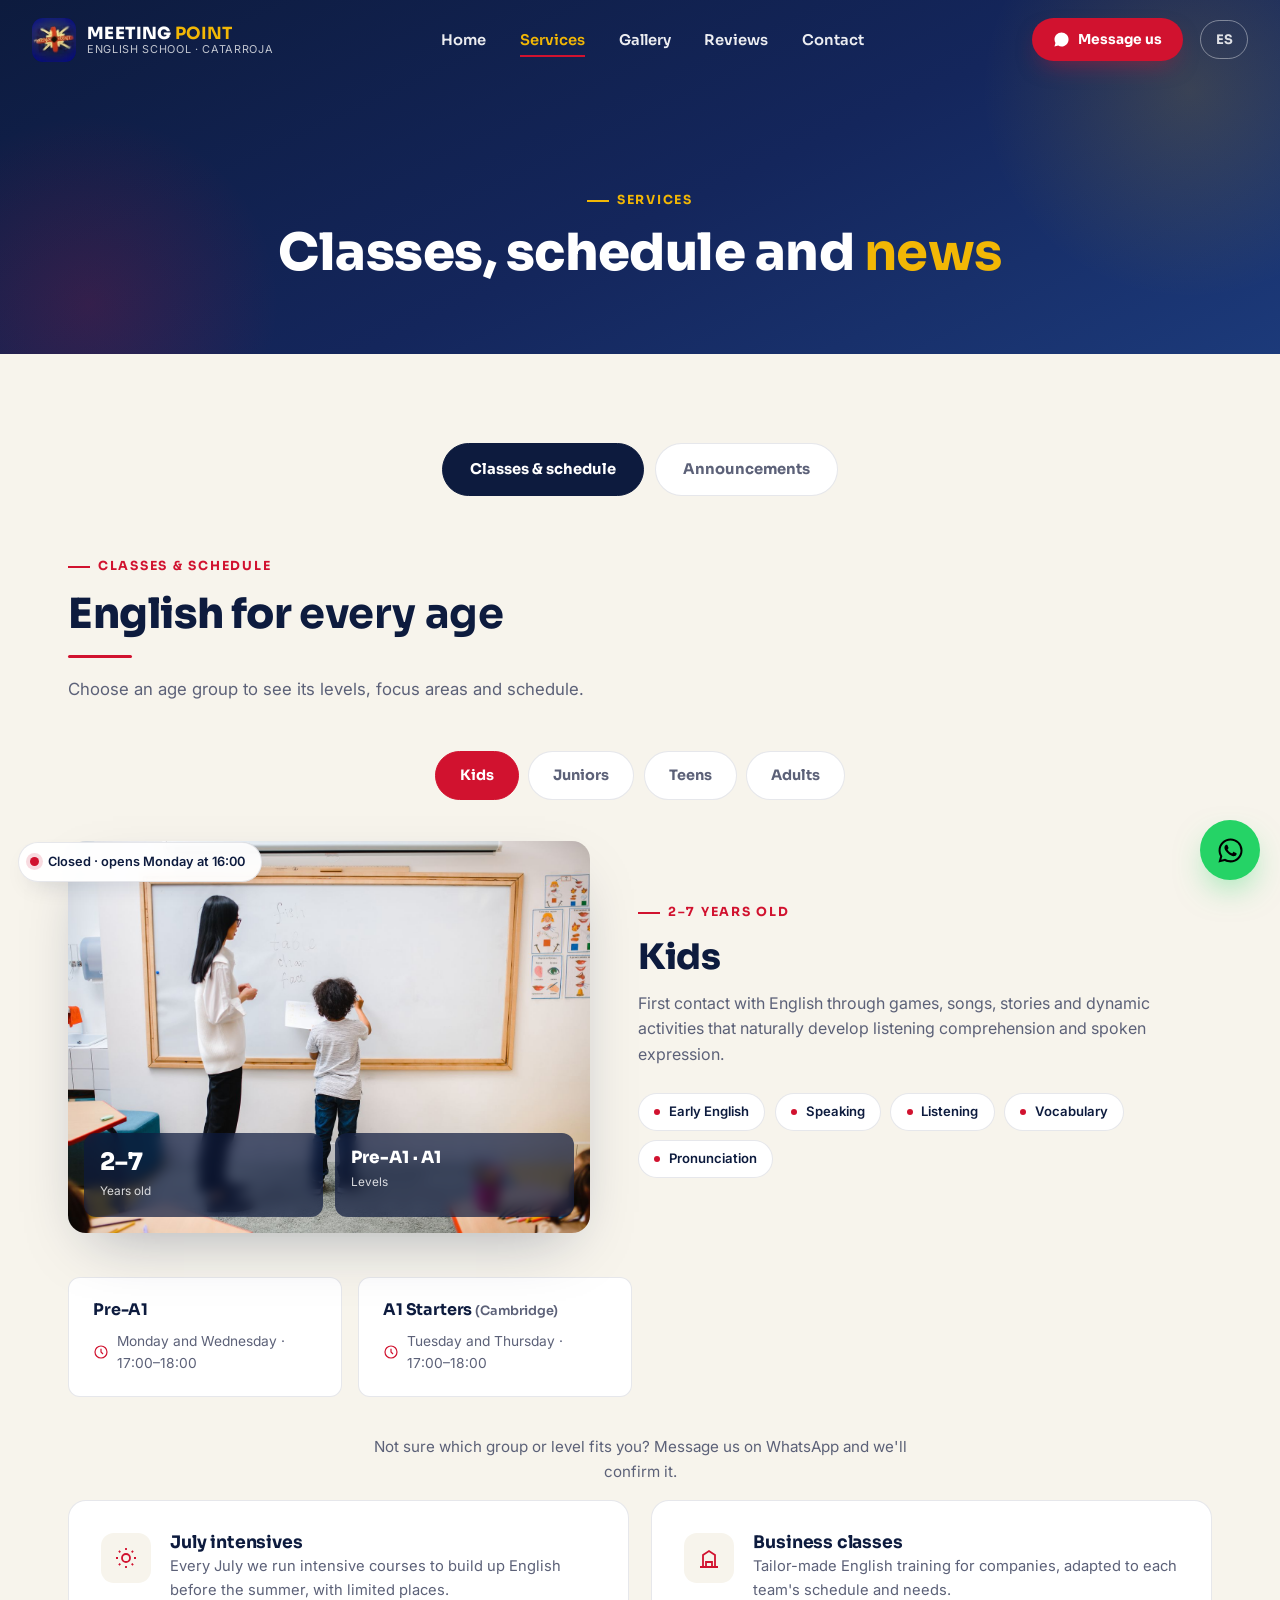
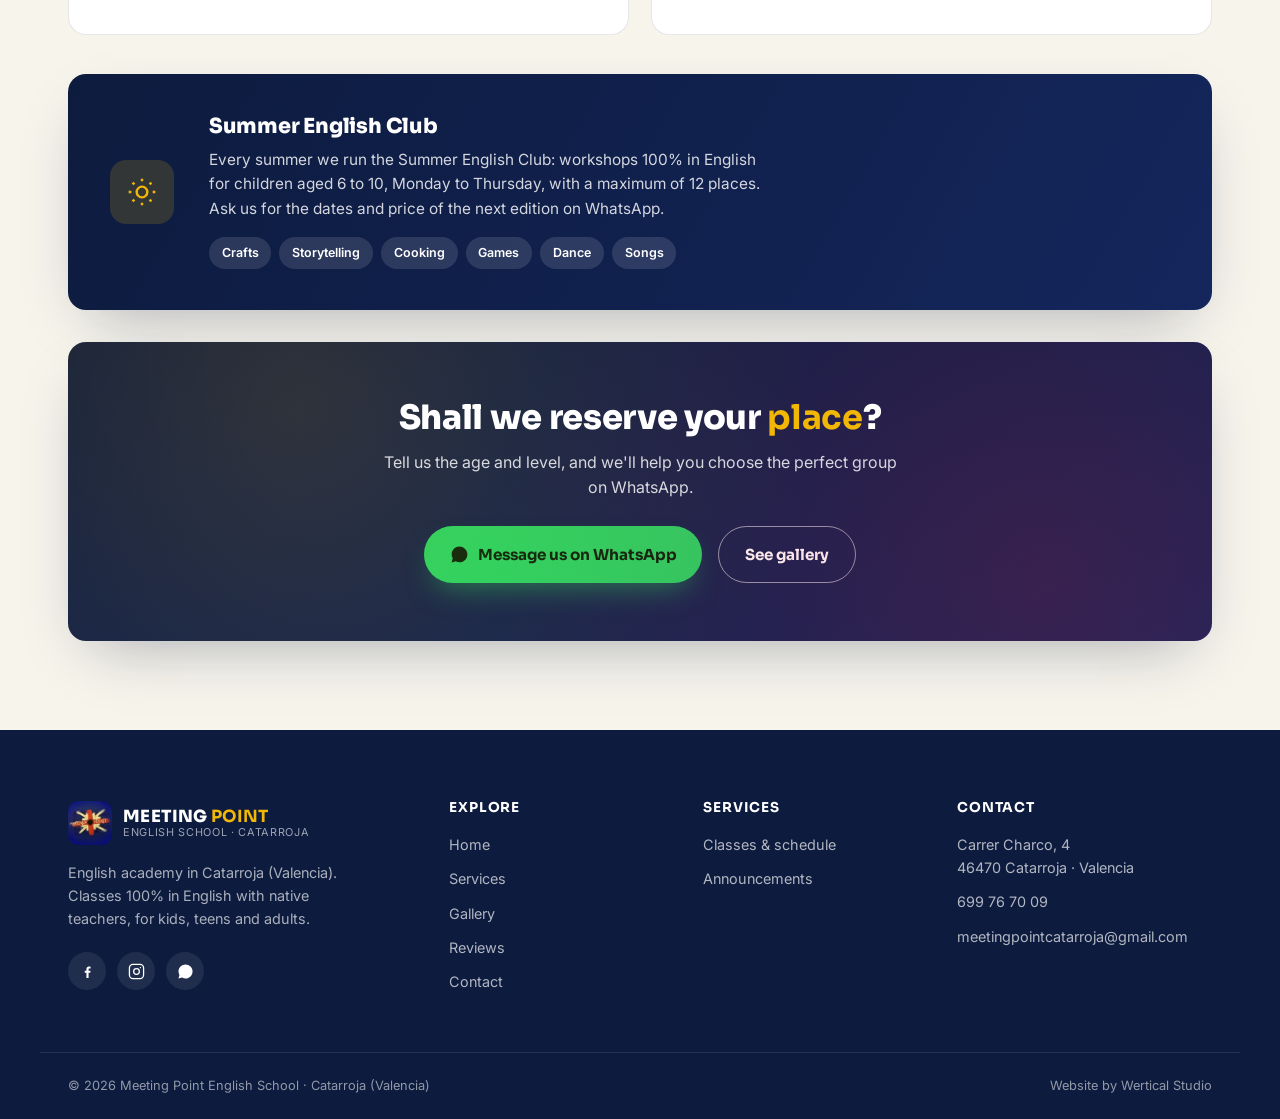
==== commit 01c3f5d7: "Add files via upload" ====
--- a/en/services.html
+++ b/en/services.html
@@ -78,12 +78,22 @@
       </div>
 
       <div class="age-cat" data-agecat="kids">
-        <div class="age-head">
-          <span class="age-badge">2–7 years old</span>
-          <p>First contact with English through games, songs, stories and dynamic activities that naturally develop listening comprehension and spoken expression.</p>
-        </div>
-        <div class="area-tags">
-          <span>Early English</span><span>Speaking</span><span>Listening</span><span>Vocabulary</span><span>Pronunciation</span>
+        <div class="age-hero reveal">
+          <div class="age-hero-media">
+            <img src="../assets/class-kids.jpg" alt="Young child learning English vocabulary with a teacher" loading="lazy" />
+            <div class="age-stats">
+              <div class="age-stat"><span class="num">2–7</span><span class="lab">Years old</span></div>
+              <div class="age-stat"><span class="num levels">Pre-A1 · A1</span><span class="lab">Levels</span></div>
+            </div>
+          </div>
+          <div class="age-hero-text">
+            <span class="eyebrow">2–7 years old</span>
+            <h3>Kids</h3>
+            <p>First contact with English through games, songs, stories and dynamic activities that naturally develop listening comprehension and spoken expression.</p>
+            <div class="area-tags">
+              <span>Early English</span><span>Speaking</span><span>Listening</span><span>Vocabulary</span><span>Pronunciation</span>
+            </div>
+          </div>
         </div>
         <div class="level-grid">
           <div class="level-card">
@@ -98,12 +108,22 @@
       </div>
 
       <div class="age-cat" data-agecat="juniors">
-        <div class="age-head">
-          <span class="age-badge">8–12 years old</span>
-          <p>Students build all four language skills while gaining confidence and preparing for their first official certifications.</p>
-        </div>
-        <div class="area-tags">
-          <span>Speaking</span><span>Listening</span><span>Reading</span><span>Writing</span><span>Grammar</span>
+        <div class="age-hero reveal">
+          <div class="age-hero-media">
+            <img src="../assets/class-juniors.jpg" alt="Primary school students writing in class" loading="lazy" />
+            <div class="age-stats">
+              <div class="age-stat"><span class="num">8–12</span><span class="lab">Years old</span></div>
+              <div class="age-stat"><span class="num levels">A1 · A2 · B1</span><span class="lab">Levels</span></div>
+            </div>
+          </div>
+          <div class="age-hero-text">
+            <span class="eyebrow">8–12 years old</span>
+            <h3>Juniors</h3>
+            <p>Students build all four language skills while gaining confidence and preparing for their first official certifications.</p>
+            <div class="area-tags">
+              <span>Speaking</span><span>Listening</span><span>Reading</span><span>Writing</span><span>Grammar</span>
+            </div>
+          </div>
         </div>
         <div class="level-grid">
           <div class="level-card">
@@ -126,12 +146,22 @@
       </div>
 
       <div class="age-cat" data-agecat="teens">
-        <div class="age-head">
-          <span class="age-badge">13–17 years old</span>
-          <p>Courses focused on improving fluency, reinforcing academic English and preparing for official Cambridge exams.</p>
-        </div>
-        <div class="area-tags">
-          <span>Conversation</span><span>Grammar</span><span>Writing</span><span>Reading</span><span>Listening</span><span>Exam preparation</span>
+        <div class="age-hero reveal">
+          <div class="age-hero-media">
+            <img src="../assets/class-teens.jpg" alt="Teenagers studying in a classroom with a British-themed mural" loading="lazy" />
+            <div class="age-stats">
+              <div class="age-stat"><span class="num">13–17</span><span class="lab">Years old</span></div>
+              <div class="age-stat"><span class="num levels">B1 · B2 · C1</span><span class="lab">Levels</span></div>
+            </div>
+          </div>
+          <div class="age-hero-text">
+            <span class="eyebrow">13–17 years old</span>
+            <h3>Teens</h3>
+            <p>Courses focused on improving fluency, reinforcing academic English and preparing for official Cambridge exams.</p>
+            <div class="area-tags">
+              <span>Conversation</span><span>Grammar</span><span>Writing</span><span>Reading</span><span>Listening</span><span>Exam preparation</span>
+            </div>
+          </div>
         </div>
         <div class="level-grid">
           <div class="level-card">
@@ -150,12 +180,22 @@
       </div>
 
       <div class="age-cat" data-agecat="adults">
-        <div class="age-head">
-          <span class="age-badge">18+ years old</span>
-          <p>Classes adapted to personal or professional goals, with flexible schedules and preparation for official certifications.</p>
-        </div>
-        <div class="area-tags">
-          <span>General English</span><span>Conversation</span><span>Business English</span><span>Exam preparation</span><span>Travel English</span>
+        <div class="age-hero reveal">
+          <div class="age-hero-media">
+            <img src="../assets/class-adults.jpg" alt="Adults studying English grammar on a whiteboard" loading="lazy" />
+            <div class="age-stats">
+              <div class="age-stat"><span class="num">18+</span><span class="lab">Years old</span></div>
+              <div class="age-stat"><span class="num levels">A1–C2</span><span class="lab">Levels</span></div>
+            </div>
+          </div>
+          <div class="age-hero-text">
+            <span class="eyebrow">18+ years old</span>
+            <h3>Adults</h3>
+            <p>Classes adapted to personal or professional goals, with flexible schedules and preparation for official certifications.</p>
+            <div class="area-tags">
+              <span>General English</span><span>Conversation</span><span>Business English</span><span>Exam preparation</span><span>Travel English</span>
+            </div>
+          </div>
         </div>
         <div class="level-grid">
           <div class="level-card">
--- a/assets/styles.css
+++ b/assets/styles.css
@@ -196,6 +196,17 @@
   .nav-dropdown a:hover{background:transparent;color:var(--gold)}
 }
 
+@media(max-width:480px){
+  #nav{padding:.85rem 1.1rem}
+  #nav.scrolled{padding:.6rem 1.1rem}
+  .brand img{width:38px;height:38px}
+  .brand{gap:.5rem}
+  .brand-sub{display:none}
+  .brand-mark{font-size:.94rem}
+  .nav-right{gap:.6rem}
+  .lang-switch{padding:.4rem .7rem;font-size:.74rem}
+}
+
 /* ---------- hero ---------- */
 .hero{position:relative;height:100svh;min-height:560px;display:flex;align-items:center;justify-content:center;overflow:hidden;background:var(--navy)}
 .hero-video{position:absolute;inset:0;width:100%;height:100%;object-fit:cover;opacity:0;transition:opacity 1.1s ease}
@@ -314,9 +325,9 @@
 @keyframes fadein{from{opacity:0;transform:translateY(10px)}to{opacity:1;transform:none}}
 
 /* ---------- clases: selector por edad ---------- */
-.age-tabs{display:flex;gap:.6rem;flex-wrap:wrap;margin-bottom:2.6rem}
+.age-tabs{display:flex;gap:.6rem;flex-wrap:wrap;justify-content:center;margin-bottom:2.6rem}
 .age-tab{
-  padding:.75rem 1.5rem;border-radius:100px;border:1.5px solid var(--border);background:var(--white);
+  flex:0 0 auto;padding:.75rem 1.5rem;border-radius:100px;border:1.5px solid var(--border);background:var(--white);
   font-family:var(--display);font-weight:700;font-size:.9rem;color:var(--muted);transition:all .25s ease;
 }
 .age-tab:hover{border-color:var(--red);color:var(--navy)}
@@ -324,17 +335,31 @@
 .age-cat{display:none}
 .age-cat.active{display:block;animation:fadein .5s ease}
 
-.age-head{display:flex;align-items:flex-start;gap:1.3rem;flex-wrap:wrap;margin-bottom:1.5rem}
-.age-badge{
-  flex-shrink:0;background:var(--navy);color:var(--white);font-family:var(--display);font-weight:800;
-  font-size:.82rem;padding:.5rem 1.1rem;border-radius:100px;
-}
-.age-head p{color:var(--muted);font-size:1rem;flex:1;min-width:240px}
-
-.area-tags{display:flex;flex-wrap:wrap;gap:.55rem;margin-bottom:2.2rem}
+.age-hero{display:grid;grid-template-columns:1fr 1.1fr;gap:3rem;align-items:center;margin-bottom:2.8rem}
+.age-hero-media{position:relative;border-radius:var(--radius);overflow:hidden;box-shadow:var(--shadow)}
+.age-hero-media img{width:100%;height:100%;object-fit:cover;aspect-ratio:4/3;display:block}
+.age-stats{position:absolute;left:1rem;right:1rem;bottom:1rem;display:flex;gap:.7rem}
+.age-stat{
+  flex:1;background:rgba(13,27,62,.7);backdrop-filter:blur(6px);-webkit-backdrop-filter:blur(6px);
+  color:var(--white);border-radius:var(--radius-sm);padding:.9rem 1rem;
+}
+.age-stat .num{display:block;font-family:var(--display);font-weight:800;font-size:1.5rem;line-height:1.2}
+.age-stat .num.levels{font-size:1.05rem;letter-spacing:.01em}
+.age-stat .lab{font-size:.74rem;color:rgba(255,255,255,.82)}
+.age-hero-text h3{font-size:clamp(1.7rem,2.8vw,2.2rem);font-weight:800;margin-bottom:.9rem}
+.age-hero-text p{color:var(--muted);font-size:1rem}
+
+.area-tags{display:flex;flex-wrap:wrap;gap:.6rem;margin-top:1.6rem}
 .area-tags span{
-  background:var(--cream);color:var(--navy);font-size:.82rem;font-weight:600;
+  display:inline-flex;align-items:center;background:var(--white);color:var(--navy);font-size:.82rem;font-weight:600;
   padding:.45rem .95rem;border-radius:100px;border:1px solid var(--border);
+}
+.area-tags span::before{content:'';width:6px;height:6px;border-radius:50%;background:var(--red);margin-right:.55rem;flex-shrink:0}
+@media(max-width:820px){
+  .age-hero{grid-template-columns:1fr;gap:1.8rem}
+}
+@media(max-width:480px){
+  .age-tab{flex:1 1 calc(50% - .3rem);padding:.7rem 1rem;font-size:.85rem;text-align:center}
 }
 
 .level-grid{display:grid;grid-template-columns:repeat(auto-fill,minmax(230px,1fr));gap:1rem}
@@ -381,7 +406,7 @@
 
 /* ---------- horarios (usado en Contacto) ---------- */
 .hours-list li{
-  display:flex;align-items:center;justify-content:space-between;padding:1rem 1.3rem;
+  display:flex;align-items:center;justify-content:space-between;gap:.75rem;padding:1rem 1.3rem;
   border-bottom:1px solid var(--border);font-weight:600;color:var(--navy);
 }
 .hours-list li:last-child{border-bottom:none}
@@ -475,8 +500,9 @@
 .contact-line{display:flex;gap:1rem;margin-bottom:1.4rem;align-items:flex-start}
 .contact-line:last-child{margin-bottom:0}
 .contact-line svg{width:20px;height:20px;color:var(--red);flex-shrink:0;margin-top:.15rem}
+.contact-line>span{flex:1;min-width:0}
 .contact-line .lab{display:block;font-size:.76rem;text-transform:uppercase;letter-spacing:.06em;color:var(--muted);margin-bottom:.2rem}
-.contact-line a{font-weight:600;color:var(--navy);transition:color .2s ease}
+.contact-line a{font-weight:600;color:var(--navy);transition:color .2s ease;overflow-wrap:break-word;word-break:break-word}
 .contact-line a:hover{color:var(--red)}
 .tel-big{font-family:var(--display);font-size:1.15rem;font-weight:800}
 .map-wrap{border-radius:var(--radius-sm);overflow:hidden;flex:1 1 auto;min-height:280px}
@@ -489,6 +515,10 @@
 .contact-socials a:hover{background:var(--red);color:var(--white);transform:translateY(-3px)}
 .contact-socials svg{width:19px;height:19px}
 @media(max-width:900px){.contact-grid{grid-template-columns:1fr}}
+@media(max-width:480px){
+  .info-card{padding:1.5rem}
+  .hours-list li{padding:.9rem .2rem}
+}
 
 /* ---------- footer ---------- */
 footer{background:var(--navy);color:rgba(255,255,255,.82);padding:4.4rem 0 0}
